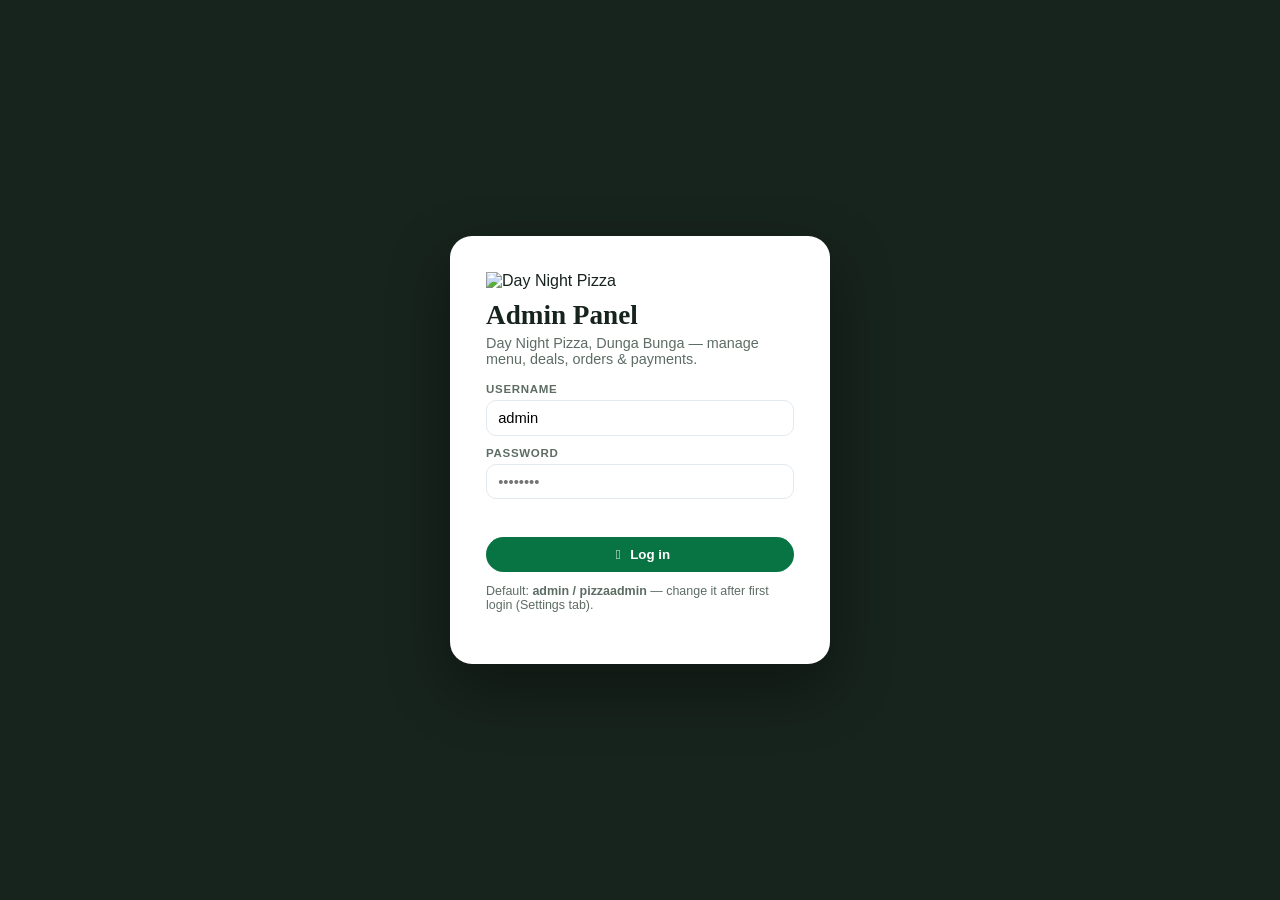
==== static/admin.html @ bcbbd49a "Day Night Pizza backend + storefront (text files)" ====
<!DOCTYPE html>
<html lang="en">
<head>
<meta charset="UTF-8">
<meta name="viewport" content="width=device-width, initial-scale=1.0">
<title>Day Night Pizza — Admin Panel</title>
<link rel="icon" href="Pizzaimages/daynight-logo.svg">
<link rel="stylesheet" href="assets/fonts/fonts.css">
<link rel="stylesheet" href="assets/fontawesome/css/all.min.css">
<style>
:root{--green:#087443;--green-deep:#0f672f;--forest:#17231d;--forest-2:#173c2b;--ink:#181513;--gold:#d7ad55;--red:#a91117;--cream:#fff8ec;--paper:#fffdf7;--line:#e2eaf0;--muted:#5d6d64}
*{margin:0;padding:0;box-sizing:border-box}
body{font-family:'Plus Jakarta Sans',sans-serif;background:#f4f6f3;color:var(--forest)}
button{font-family:inherit;cursor:pointer}
input,select,textarea{font-family:inherit;font-size:.92rem;border:1.5px solid var(--line);border-radius:10px;padding:.55rem .7rem;width:100%;background:#fff}
label{font-size:.72rem;font-weight:800;letter-spacing:.06em;text-transform:uppercase;color:var(--muted);display:block;margin:.7rem 0 .3rem}
.btn{background:var(--green);color:#fff;border:none;font-weight:800;border-radius:999px;padding:.6rem 1.3rem}
.btn:hover{background:var(--green-deep)}
.btn.dark{background:var(--forest)} .btn.red{background:var(--red)} .btn.gold{background:var(--gold);color:var(--ink)}
.btn.sm{padding:.35rem .9rem;font-size:.8rem}
/* login */
#loginView{min-height:100dvh;display:flex;align-items:center;justify-content:center;background:var(--forest);padding:20px}
.login-card{background:#fff;border-radius:22px;padding:36px;max-width:380px;width:100%;box-shadow:0 24px 60px rgba(0,0,0,.35)}
.login-card img{height:56px;margin-bottom:10px}
.login-card h1{font-family:'Playfair Display',serif;font-size:1.7rem}
.login-card p{color:var(--muted);font-size:.9rem;margin:.3rem 0 1rem}
.err{color:var(--red);font-size:.85rem;font-weight:700;min-height:1.2em}
/* layout */
#appView{display:none;min-height:100dvh;grid-template-columns:230px 1fr}
aside{background:var(--ink);color:#e9e4da;padding:22px 0;position:sticky;top:0;height:100dvh;display:flex;flex-direction:column}
aside .brand{padding:0 20px 18px;border-bottom:1px solid rgba(255,255,255,.12);display:flex;gap:.6rem;align-items:center}
aside .brand img{height:38px}
aside .brand b{font-family:'Playfair Display',serif;color:#fff}
aside nav{padding:14px 10px;display:flex;flex-direction:column;gap:4px}
aside nav button{background:none;border:none;color:#cfc9bd;text-align:left;font-weight:700;font-size:.92rem;padding:.65rem .8rem;border-radius:10px;display:flex;gap:.6rem;align-items:center}
aside nav button:hover{background:rgba(255,255,255,.08);color:#fff}
aside nav button.active{background:var(--green);color:#fff}
aside .logout{margin-top:auto;padding:0 10px}
main{padding:26px 30px;overflow-x:auto}
main h2{font-family:'Playfair Display',serif;font-size:1.8rem;margin-bottom:.2rem}
main .sub{color:var(--muted);margin-bottom:1.2rem;font-size:.92rem}
.tab{display:none}.tab.show{display:block}
.cards{display:grid;grid-template-columns:repeat(auto-fit,minmax(180px,1fr));gap:16px;margin-bottom:22px}
.stat{background:#fff;border:1px solid var(--line);border-radius:16px;padding:18px}
.stat b{font-family:'Playfair Display',serif;font-size:1.9rem;display:block}
.stat span{color:var(--muted);font-size:.82rem;font-weight:700}
table{width:100%;border-collapse:collapse;background:#fff;border:1px solid var(--line);border-radius:14px;overflow:hidden;font-size:.88rem}
th{background:var(--forest);color:#fff;text-align:left;padding:.65rem .8rem;font-size:.75rem;letter-spacing:.05em;text-transform:uppercase}
td{padding:.6rem .8rem;border-top:1px solid var(--line);vertical-align:middle}
td img{width:44px;height:44px;border-radius:8px;object-fit:cover}
.pill{font-size:.7rem;font-weight:800;padding:.25rem .6rem;border-radius:999px;background:#eef3ee;color:var(--forest-2);white-space:nowrap}
.pill.on{background:#e4f8ec;color:var(--green-deep)} .pill.off{background:#fdecec;color:var(--red)}
.pill.st-Pending{background:#fff3d6;color:#8a6100}.pill.st-Delivered{background:#e4f8ec;color:var(--green-deep)}.pill.st-Cancelled{background:#fdecec;color:var(--red)}
.panel{background:#fff;border:1px solid var(--line);border-radius:16px;padding:20px;margin-bottom:20px}
.panel h3{font-family:'Playfair Display',serif;font-size:1.2rem;margin-bottom:.4rem}
.grid2{display:grid;grid-template-columns:1fr 1fr;gap:0 18px}
.grid3{display:grid;grid-template-columns:1fr 1fr 1fr;gap:0 18px}}
.row-actions{display:flex;gap:.4rem}
.icon-btn{border:1.5px solid var(--line);background:#fff;border-radius:8px;width:32px;height:32px;font-size:.8rem}
.icon-btn:hover{border-color:var(--green);color:var(--green-deep)}
.toast{position:fixed;bottom:24px;left:50%;transform:translate(-50%,80px);background:var(--forest);color:#fff;font-weight:700;padding:.7rem 1.3rem;border-radius:999px;transition:.3s;z-index:50}
.toast.show{transform:translate(-50%,0)}
.note{background:var(--cream);border:1px solid #f0dfae;border-radius:12px;padding:.8rem 1rem;font-size:.85rem;margin:.8rem 0}
@media(max-width:860px){#appView{grid-template-columns:1fr}aside{position:static;height:auto}.grid2,.grid3{grid-template-columns:1fr}}
</style>
</head>
<body>

<!-- ================= LOGIN ================= -->
<div id="loginView">
  <form class="login-card" id="loginForm">
    <img src="Pizzaimages/daynight-logo.svg" alt="Day Night Pizza">
    <h1>Admin Panel</h1>
    <p>Day Night Pizza, Dunga Bunga — manage menu, deals, orders &amp; payments.</p>
    <label>Username</label>
    <input id="loginUser" autocomplete="username" value="admin">
    <label>Password</label>
    <input id="loginPass" type="password" autocomplete="current-password" placeholder="••••••••">
    <p class="err" id="loginErr"></p>
    <button class="btn" style="width:100%" type="submit"><i class="fa-solid fa-right-to-bracket"></i> Log in</button>
    <p style="margin-top:.8rem;font-size:.78rem">Default: <b>admin / pizzaadmin</b> — change it after first login (Settings tab).</p>
  </form>
</div>

<!-- ================= APP ================= -->
<div id="appView">
  <aside>
    <div class="brand"><img src="Pizzaimages/daynight-logo.svg" alt=""><b>Day Night Pizza<br><small style="font-family:'Plus Jakarta Sans';font-size:.62rem;letter-spacing:.25em;color:var(--gold)">ADMIN</small></b></div>
    <nav id="tabs">
      <button data-tab="dashboard" class="active"><i class="fa-solid fa-gauge"></i> Dashboard</button>
      <button data-tab="products"><i class="fa-solid fa-pizza-slice"></i> Products</button>
      <button data-tab="deals"><i class="fa-solid fa-tags"></i> Deals</button>
      <button data-tab="branches"><i class="fa-solid fa-store"></i> Branches</button>
      <button data-tab="orders"><i class="fa-solid fa-receipt"></i> Orders</button>
      <button data-tab="payments"><i class="fa-solid fa-credit-card"></i> Payments</button>
      <button data-tab="settings"><i class="fa-solid fa-gear"></i> Settings</button>
    </nav>
    <div class="logout">
      <button class="btn dark" id="viewSite" style="width:100%;margin-bottom:.5rem"><i class="fa-solid fa-globe"></i> View Website</button>
      <button class="btn red" id="logoutBtn" style="width:100%"><i class="fa-solid fa-right-from-bracket"></i> Log out</button>
    </div>
  </aside>

  <main>
    <!-- DASHBOARD -->
    <section class="tab show" id="tab-dashboard">
      <h2>Dashboard</h2>
      <p class="sub">Your store at a glance.</p>
      <div class="cards">
        <div class="stat"><b id="stOrders">–</b><span>Total orders</span></div>
        <div class="stat"><b id="stRevenue">–</b><span>Revenue (Rs.)</span></div>
        <div class="stat"><b id="stPending">–</b><span>Pending orders</span></div>
        <div class="stat"><b id="stProducts">–</b><span>Products</span></div>
      </div>
      <div class="panel">
        <h3>Recent orders</h3>
        <div id="recentOrders"></div>
      </div>
    </section>

    <!-- PRODUCTS -->
    <section class="tab" id="tab-products">
      <h2>Products</h2>
      <p class="sub">Add, edit or remove pizzas. Changes appear on the website immediately.</p>
      <div class="panel">
        <h3 id="prodFormTitle">Add a product</h3>
        <form id="prodForm">
          <input type="hidden" id="pId">
          <div class="grid2">
            <div><label>Name</label><input id="pName" required placeholder="e.g. Zinger Pizza"></div>
            <div><label>Tagline</label><input id="pTag" placeholder="Short tasty description"></div>
          </div>
          <div class="grid3">
            <div><label>Small price (Rs.) — optional</label><input id="pSmall" type="number" min="0" placeholder="230"></div>
            <div><label>Medium price (Rs.)</label><input id="pMed" type="number" min="0" placeholder="420"></div>
            <div><label>Large price (Rs.)</label><input id="pLarge" type="number" min="0" placeholder="680"></div>
          </div>
          <label>Product image</label>
          <div style="display:flex;gap:.6rem;align-items:center;flex-wrap:wrap">
            <input id="pImage" placeholder="Pizzaimages/Fajitapizza.png" style="flex:1;min-width:220px">
            <input type="file" id="pFile" accept="image/*" style="width:auto;border:none;padding:0">
            <button type="button" class="btn sm gold" id="pUploadBtn"><i class="fa-solid fa-upload"></i> Upload</button>
          </div>
          <div style="display:flex;gap:1.4rem;margin-top:.9rem;align-items:center;flex-wrap:wrap">
            <label style="margin:0;display:flex;gap:.4rem;align-items:center;text-transform:none;letter-spacing:0;font-size:.88rem"><input type="checkbox" id="pBest" style="width:auto"> Best seller ★</label>
            <label style="margin:0;display:flex;gap:.4rem;align-items:center;text-transform:none;letter-spacing:0;font-size:.88rem"><input type="checkbox" id="pActive" checked style="width:auto"> Visible on website</label>
            <button class="btn" type="submit"><i class="fa-solid fa-floppy-disk"></i> Save product</button>
            <button class="btn dark" type="button" id="pReset">Clear</button>
          </div>
        </form>
      </div>
      <div id="prodTable"></div>
    </section>

    <!-- DEALS -->
    <section class="tab" id="tab-deals">
      <h2>Deals</h2>
      <p class="sub">Combo deals shown on the website's Deals section.</p>
      <div class="panel">
        <h3 id="dealFormTitle">Add a deal</h3>
        <form id="dealForm">
          <input type="hidden" id="dId">
          <div class="grid3">
            <div><label>Badge (emoji + text)</label><input id="dBadge" placeholder="🔥 DEAL 5"></div>
            <div><label>Name</label><input id="dName" required placeholder="Family Night Deal"></div>
            <div><label>Price (Rs.)</label><input id="dPrice" type="number" min="0" required placeholder="1999"></div>
          </div>
          <label>Description</label>
          <input id="dDesc" placeholder="What is included in this deal?">
          <label>Fixed contents (optional — e.g. "Large Tikka Pizza + Large Fajita Pizza")</label>
          <input id="dFixed" placeholder="">
          <label style="margin-top:.9rem;display:flex;gap:.4rem;align-items:center;text-transform:none;letter-spacing:0;font-size:.88rem"><input type="checkbox" id="dActive" checked style="width:auto"> Visible on website</label>
          <p style="margin-top:.8rem"><button class="btn" type="submit"><i class="fa-solid fa-floppy-disk"></i> Save deal</button>
          <button class="btn dark" type="button" id="dReset">Clear</button></p>
        </form>
      </div>
      <div id="dealTable"></div>
    </section>

    <!-- BRANCHES -->
    <section class="tab" id="tab-branches">
      <h2>Branches</h2>
      <p class="sub">Branch cards, phone numbers and opening hours (open/closed status is calculated from these hours).</p>
      <div class="panel">
        <h3 id="branchFormTitle">Add a branch</h3>
        <form id="branchForm">
          <input type="hidden" id="bId">
          <div class="grid2">
            <div><label>Branch name</label><input id="bName" required placeholder="Branch #7"></div>
            <div><label>Short address</label><input id="bShort" placeholder="Main Boulevard, Gulberg"></div>
          </div>
          <label>Full address</label>
          <input id="bAddr" placeholder="Street, area, Lahore">
          <div class="grid3">
            <div><label>Phone</label><input id="bPhone" placeholder="03xx-xxxxxxx"></div>
            <div><label>Opens (24h)</label><input id="bOpen" type="number" min="0" max="23" value="12"></div>
            <div><label>Closes (24h)</label><input id="bClose" type="number" min="0" max="23" value="4"></div>
          </div>
          <label>Timing text (shown on site)</label>
          <input id="bTiming" placeholder="12 PM to 4 AM">
          <label style="margin-top:.9rem;display:flex;gap:.4rem;align-items:center;text-transform:none;letter-spacing:0;font-size:.88rem"><input type="checkbox" id="bActive" checked style="width:auto"> Visible on website</label>
          <p style="margin-top:.8rem"><button class="btn" type="submit"><i class="fa-solid fa-floppy-disk"></i> Save branch</button>
          <button class="btn dark" type="button" id="bReset">Clear</button></p>
        </form>
      </div>
      <div id="branchTable"></div>
    </section>

    <!-- ORDERS -->
    <section class="tab" id="tab-orders">
      <h2>Orders</h2>
      <p class="sub">Every order placed on the website lands here. Update the status as you prepare and deliver.</p>
      <div id="orderTable"></div>
    </section>

    <!-- PAYMENTS -->
    <section class="tab" id="tab-payments">
      <h2>Payment Gateway</h2>
      <p class="sub">Connect a payment provider so customers can pay online at checkout.</p>
      <div class="panel">
        <h3>Gateway settings</h3>
        <form id="payForm">
          <div class="grid2">
            <div><label>Provider</label>
              <select id="payProvider">
                <option value="none">None — Cash on Delivery only</option>
                <option value="stripe">Stripe (cards)</option>
                <option value="jazzcash">JazzCash</option>
                <option value="easypaisa">EasyPaisa</option>
              </select>
            </div>
            <div><label>Currency</label><input id="payCurrency" value="PKR"></div>
          </div>
          <div class="grid2">
            <div><label>Public key / Merchant ID</label><input id="payPublic" placeholder="pk_test_… or merchant id"></div>
            <div><label>Secret key / Password</label><input id="paySecret" type="password" placeholder="Leave blank to keep the saved one"></div>
          </div>
          <div style="display:flex;gap:1.4rem;margin-top:.9rem;flex-wrap:wrap">
            <label style="margin:0;display:flex;gap:.4rem;align-items:center;text-transform:none;letter-spacing:0;font-size:.88rem"><input type="checkbox" id="payEnabled" style="width:auto"> Enable online payments at checkout</label>
            <label style="margin:0;display:flex;gap:.4rem;align-items:center;text-transform:none;letter-spacing:0;font-size:.88rem"><input type="checkbox" id="payTest" checked style="width:auto"> Test mode</label>
          </div>
          <p style="margin-top:1rem"><button class="btn" type="submit"><i class="fa-solid fa-floppy-disk"></i> Save payment settings</button></p>
        </form>
        <div class="note"><b>How it works:</b> the secret key is stored only on the server and is never sent to the website. When a provider is enabled, checkout shows it next to Cash on Delivery. Until you paste <b>live</b> keys and switch off test mode, gateway payments run in <b>demo mode</b> — the order is recorded as "Gateway (demo — not charged)" and no real money moves. Going fully live also needs the provider's hosted payment page/redirect to be wired with your merchant account — keep the keys here and that final hookup is a small step.</div>
      </div>
    </section>

    <!-- SETTINGS -->
    <section class="tab" id="tab-settings">
      <h2>Website Settings</h2>
      <p class="sub">Texts that appear on the homepage — controlled from here.</p>
      <div class="panel">
        <h3>Homepage content</h3>
        <form id="siteForm">
          <label>Store name</label>
          <input id="sStore">
          <label>Hero headline (HTML allowed, e.g. &lt;em&gt;…&lt;/em&gt;)</label>
          <input id="sHeroTitle">
          <label>Hero text</label>
          <textarea id="sHeroLead" rows="3"></textarea>
          <label>Mega Deal banner title</label>
          <input id="sMegaTitle">
          <label>Mega Deal banner text</label>
          <input id="sMegaText">
          <p style="margin-top:1rem"><button class="btn" type="submit"><i class="fa-solid fa-floppy-disk"></i> Save website settings</button></p>
        </form>
      </div>
      <div class="panel">
        <h3>Change admin password</h3>
        <form id="passForm">
          <div class="grid2">
            <div><label>Current password</label><input id="pwCur" type="password"></div>
            <div><label>New password (min 6 characters)</label><input id="pwNew" type="password"></div>
          </div>
          <p style="margin-top:1rem"><button class="btn gold" type="submit"><i class="fa-solid fa-key"></i> Change password</button></p>
        </form>
      </div>
    </section>
  </main>
</div>

<div class="toast" id="toast">Saved</div>

<script>
const $ = id => document.getElementById(id);
let token = localStorage.getItem("pw_admin_token") || "";

async function api(path, opts = {}){
  const res = await fetch(path, { ...opts, headers: { "Content-Type": "application/json",
    ...(token ? { Authorization: "Bearer " + token } : {}), ...(opts.headers || {}) } });
  if (res.status === 401 && token){ logout(); throw new Error("Session expired — log in again"); }
  const data = await res.json().catch(() => ({}));
  if (!res.ok) throw new Error(data.detail || "Request failed");
  return data;
}
let toastTimer;
function toast(msg){ const t = $("toast"); t.textContent = msg; t.classList.add("show");
  clearTimeout(toastTimer); toastTimer = setTimeout(() => t.classList.remove("show"), 2200); }
const esc = s => String(s ?? "").replace(/[&<>"]/g, c => ({ "&":"&amp;", "<":"&lt;", ">":"&gt;", '"':"&quot;" }[c]));

/* ---------- auth ---------- */
function showApp(){ $("loginView").style.display = "none"; $("appView").style.display = "grid"; loadAll(); }
function logout(){ token = ""; localStorage.removeItem("pw_admin_token");
  $("appView").style.display = "none"; $("loginView").style.display = "flex"; }
$("loginForm").addEventListener("submit", async e => {
  e.preventDefault(); $("loginErr").textContent = "";
  try {
    const r = await fetch("/api/admin/login", { method: "POST", headers: { "Content-Type": "application/json" },
      body: JSON.stringify({ username: $("loginUser").value.trim(), password: $("loginPass").value }) });
    const d = await r.json();
    if (!r.ok) throw new Error(d.detail || "Login failed");
    token = d.token; localStorage.setItem("pw_admin_token", token); showApp();
  } catch (err) { $("loginErr").textContent = err.message; }
});
$("logoutBtn").addEventListener("click", () => { api("/api/admin/logout", { method: "POST" }).catch(() => {}); logout(); });
$("viewSite").addEventListener("click", () => window.open("/", "_blank"));

/* ---------- tabs ---------- */
document.querySelectorAll("#tabs button").forEach(b => b.addEventListener("click", () => {
  document.querySelectorAll("#tabs button").forEach(x => x.classList.remove("active"));
  b.classList.add("active");
  document.querySelectorAll(".tab").forEach(t => t.classList.remove("show"));
  $("tab-" + b.dataset.tab).classList.add("show");
  if (b.dataset.tab === "dashboard") loadStats();
  if (b.dataset.tab === "orders") loadOrders();
}));

/* ---------- dashboard ---------- */
async function loadStats(){
  const s = await api("/api/admin/stats");
  $("stOrders").textContent = s.total_orders;
  $("stRevenue").textContent = "Rs. " + Number(s.revenue).toLocaleString();
  $("stPending").textContent = s.pending;
  $("stProducts").textContent = s.products;
  $("recentOrders").innerHTML = s.recent_orders.length ? orderTableHTML(s.recent_orders, false)
    : "<p style='color:var(--muted)'>No orders yet — they will appear here as customers order.</p>";
}
function itemsText(items){ return items.map(i => `${i.qty} × ${i.name} (${i.detail})`).join(", "); }
function orderTableHTML(list, withActions = true){
  return `<table><tr><th>#</th><th>When</th><th>Customer</th><th>Items</th><th>Total</th><th>Payment</th><th>Status</th>${withActions ? "<th></th>" : ""}</tr>`
    + list.map(o => `<tr>
      <td><b>#${o.id}</b></td>
      <td style="white-space:nowrap">${esc(o.created_at).slice(0,16)} UTC</td>
      <td><b>${esc(o.customer_name)}</b><br><small>${esc(o.phone)} · ${esc(o.mode)}<br>${esc(o.branch)}</small></td>
      <td style="max-width:300px">${esc(itemsText(o.items))}<br><small>${esc(o.address)}</small></td>
      <td><b>Rs. ${Number(o.total).toLocaleString()}</b></td>
      <td><small>${esc(o.payment_method)}<br>${esc(o.payment_status)}</small></td>
      <td>${withActions
        ? `<select onchange="setStatus(${o.id}, this.value)" style="width:auto;padding:.35rem .5rem">${["Pending","Confirmed","Preparing","On the way","Delivered","Cancelled"].map(st => `<option ${st === o.status ? "selected" : ""}>${st}</option>`).join("")}</select>`
        : `<span class="pill st-${o.status}">${esc(o.status)}</span>`}</td>
      ${withActions ? `<td><button class="icon-btn" title="Delete" onclick="delOrder(${o.id})"><i class="fa-solid fa-trash"></i></button></td>` : ""}
    </tr>`).join("") + "</table>";
}
async function loadOrders(){ const list = await api("/api/admin/orders");
  $("orderTable").innerHTML = list.length ? orderTableHTML(list) : "<p style='color:var(--muted)'>No orders yet.</p>"; }
async function setStatus(id, status){ await api(`/api/admin/orders/${id}/status`, { method: "PUT", body: JSON.stringify({ status }) }); toast("Order #" + id + " → " + status); }
async function delOrder(id){ if (!confirm("Delete order #" + id + "?")) return;
  await api(`/api/admin/orders/${id}`, { method: "DELETE" }); toast("Order deleted"); loadOrders(); loadStats(); }

/* ---------- products ---------- */
let products = [];
async function loadProducts(){
  products = await api("/api/admin/products");
  $("prodTable").innerHTML = `<table><tr><th></th><th>Name</th><th>Prices (S/M/L)</th><th>Best</th><th>Visible</th><th></th></tr>`
    + products.map(p => `<tr>
      <td><img src="${esc(p.image)}" alt=""></td>
      <td><b>${esc(p.name)}</b><br><small>${esc(p.tagline)}</small></td>
      <td>${p.prices.map(x => "Rs. " + x).join(" / ")}</td>
      <td>${p.best_seller ? "★" : "—"}</td>
      <td><span class="pill ${p.active ? "on" : "off"}">${p.active ? "Visible" : "Hidden"}</span></td>
      <td><div class="row-actions">
        <button class="icon-btn" onclick="editProduct(${p.id})"><i class="fa-solid fa-pen"></i></button>
        <button class="icon-btn" onclick="delProduct(${p.id})"><i class="fa-solid fa-trash"></i></button>
      </div></td></tr>`).join("") + "</table>";
}
function productPrices(){
  const s = $("pSmall").value, m = $("pMed").value, l = $("pLarge").value;
  const arr = [s, m, l].filter(v => v !== "").map(Number);
  return arr;
}
$("prodForm").addEventListener("submit", async e => {
  e.preventDefault();
  const prices = productPrices();
  if (prices.length < 2) { toast("Give at least two prices (e.g. Medium + Large)"); return; }
  const body = { name: $("pName").value.trim(), tagline: $("pTag").value.trim(), image: $("pImage").value.trim(),
    prices, best_seller: $("pBest").checked, active: $("pActive").checked };
  const id = $("pId").value;
  await api(id ? `/api/admin/products/${id}` : "/api/admin/products",
    { method: id ? "PUT" : "POST", body: JSON.stringify(body) });
  toast("Product saved"); resetProductForm(); loadProducts(); loadStats();
});
function editProduct(id){
  const p = products.find(x => x.id === id); if (!p) return;
  $("pId").value = p.id; $("pName").value = p.name; $("pTag").value = p.tagline; $("pImage").value = p.image;
  const pr = p.prices;
  $("pSmall").value = pr.length === 3 ? pr[0] : ""; $("pMed").value = pr.length === 3 ? pr[1] : pr[0];
  $("pLarge").value = pr.length === 3 ? pr[2] : pr[1];
  $("pBest").checked = !!p.best_seller; $("pActive").checked = !!p.active;
  $("prodFormTitle").textContent = "Edit product — " + p.name;
  window.scrollTo({ top: 0, behavior: "smooth" });
}
async function delProduct(id){ if (!confirm("Delete this product?")) return;
  await api(`/api/admin/products/${id}`, { method: "DELETE" }); toast("Product deleted"); loadProducts(); }
function resetProductForm(){ $("prodForm").reset(); $("pId").value = ""; $("pActive").checked = true;
  $("prodFormTitle").textContent = "Add a product"; }
$("pReset").addEventListener("click", resetProductForm);
$("pUploadBtn").addEventListener("click", async () => {
  const f = $("pFile").files[0];
  if (!f) { toast("Choose an image file first"); return; }
  const fd = new FormData(); fd.append("file", f);
  const res = await fetch("/api/admin/upload", { method: "POST",
    headers: { Authorization: "Bearer " + token }, body: fd });
  const d = await res.json();
  if (!res.ok) { toast(d.detail || "Upload failed"); return; }
  $("pImage").value = d.path; toast("Image uploaded");
});

/* ---------- deals ---------- */
let deals = [];
async function loadDeals(){
  deals = await api("/api/admin/deals");
  $("dealTable").innerHTML = `<table><tr><th>Badge</th><th>Name</th><th>Price</th><th>Visible</th><th></th></tr>`
    + deals.map(d => `<tr><td>${esc(d.badge)}</td><td><b>${esc(d.name)}</b><br><small>${esc(d.description)}</small></td>
      <td><b>Rs. ${Number(d.price).toLocaleString()}</b></td>
      <td><span class="pill ${d.active ? "on" : "off"}">${d.active ? "Visible" : "Hidden"}</span></td>
      <td><div class="row-actions">
        <button class="icon-btn" onclick="editDeal(${d.id})"><i class="fa-solid fa-pen"></i></button>
        <button class="icon-btn" onclick="delDeal(${d.id})"><i class="fa-solid fa-trash"></i></button>
      </div></td></tr>`).join("") + "</table>";
}
$("dealForm").addEventListener("submit", async e => {
  e.preventDefault();
  const old = deals.find(x => x.id == $("dId").value) || {};
  const body = { badge: $("dBadge").value.trim(), name: $("dName").value.trim(), description: $("dDesc").value.trim(),
    price: Number($("dPrice").value), fixed: $("dFixed").value.trim(), active: $("dActive").checked,
    visual: old.visual || [], selects: old.selects || [] };
  const id = $("dId").value;
  await api(id ? `/api/admin/deals/${id}` : "/api/admin/deals", { method: id ? "PUT" : "POST", body: JSON.stringify(body) });
  toast("Deal saved"); resetDealForm(); loadDeals();
});
function editDeal(id){ const d = deals.find(x => x.id === id); if (!d) return;
  $("dId").value = d.id; $("dBadge").value = d.badge; $("dName").value = d.name; $("dDesc").value = d.description;
  $("dPrice").value = d.price; $("dFixed").value = d.fixed || ""; $("dActive").checked = !!d.active;
  $("dealFormTitle").textContent = "Edit deal — " + d.name; window.scrollTo({ top: 0, behavior: "smooth" }); }
async function delDeal(id){ if (!confirm("Delete this deal?")) return;
  await api(`/api/admin/deals/${id}`, { method: "DELETE" }); toast("Deal deleted"); loadDeals(); }
function resetDealForm(){ $("dealForm").reset(); $("dId").value = ""; $("dActive").checked = true;
  $("dealFormTitle").textContent = "Add a deal"; }
$("dReset").addEventListener("click", resetDealForm);

/* ---------- branches ---------- */
let branches = [];
async function loadBranches(){
  branches = await api("/api/admin/branches");
  $("branchTable").innerHTML = `<table><tr><th>Branch</th><th>Phone</th><th>Hours</th><th>Visible</th><th></th></tr>`
    + branches.map(b => `<tr><td><b>${esc(b.name)}</b><br><small>${esc(b.short_address)}</small></td>
      <td>${esc(b.phone)}</td><td>${esc(b.timing)}<br><small>${b.open_hour}:00 → ${b.close_hour}:00</small></td>
      <td><span class="pill ${b.active ? "on" : "off"}">${b.active ? "Visible" : "Hidden"}</span></td>
      <td><div class="row-actions">
        <button class="icon-btn" onclick="editBranch(${b.id})"><i class="fa-solid fa-pen"></i></button>
        <button class="icon-btn" onclick="delBranch(${b.id})"><i class="fa-solid fa-trash"></i></button>
      </div></td></tr>`).join("") + "</table>";
}
$("branchForm").addEventListener("submit", async e => {
  e.preventDefault();
  const body = { name: $("bName").value.trim(), short_address: $("bShort").value.trim(), address: $("bAddr").value.trim(),
    phone: $("bPhone").value.trim(), timing: $("bTiming").value.trim(),
    open_hour: Number($("bOpen").value), close_hour: Number($("bClose").value), active: $("bActive").checked };
  const id = $("bId").value;
  await api(id ? `/api/admin/branches/${id}` : "/api/admin/branches", { method: id ? "PUT" : "POST", body: JSON.stringify(body) });
  toast("Branch saved"); resetBranchForm(); loadBranches();
});
function editBranch(id){ const b = branches.find(x => x.id === id); if (!b) return;
  $("bId").value = b.id; $("bName").value = b.name; $("bShort").value = b.short_address; $("bAddr").value = b.address;
  $("bPhone").value = b.phone; $("bTiming").value = b.timing; $("bOpen").value = b.open_hour; $("bClose").value = b.close_hour;
  $("bActive").checked = !!b.active; $("branchFormTitle").textContent = "Edit branch — " + b.name;
  window.scrollTo({ top: 0, behavior: "smooth" }); }
async function delBranch(id){ if (!confirm("Delete this branch?")) return;
  await api(`/api/admin/branches/${id}`, { method: "DELETE" }); toast("Branch deleted"); loadBranches(); }
function resetBranchForm(){ $("branchForm").reset(); $("bId").value = ""; $("bActive").checked = true;
  $("bOpen").value = 12; $("bClose").value = 4; $("branchFormTitle").textContent = "Add a branch"; }
$("bReset").addEventListener("click", resetBranchForm);

/* ---------- payments + site settings ---------- */
async function loadSettings(){
  const s = await api("/api/admin/settings");
  $("sStore").value = s.store_name || ""; $("sHeroTitle").value = s.hero_title || "";
  $("sHeroLead").value = s.hero_lead || ""; $("sMegaTitle").value = s.mega_title || ""; $("sMegaText").value = s.mega_text || "";
  $("payProvider").value = s.pay_provider || "none"; $("payCurrency").value = s.pay_currency || "PKR";
  $("payPublic").value = s.pay_public_key || ""; $("payEnabled").checked = s.pay_enabled === "1";
  $("payTest").checked = s.pay_test_mode === "1";
  $("paySecret").placeholder = s.pay_secret_key_set ? "Saved on server — leave blank to keep it" : "sk_… / gateway secret";
}
$("payForm").addEventListener("submit", async e => {
  e.preventDefault();
  const values = { pay_provider: $("payProvider").value, pay_currency: $("payCurrency").value.trim(),
    pay_public_key: $("payPublic").value.trim(), pay_enabled: $("payEnabled").checked ? "1" : "0",
    pay_test_mode: $("payTest").checked ? "1" : "0" };
  if ($("paySecret").value.trim()) values.pay_secret_key = $("paySecret").value.trim();
  await api("/api/admin/settings", { method: "PUT", body: JSON.stringify({ values }) });
  $("paySecret").value = ""; toast("Payment settings saved"); loadSettings();
});
$("siteForm").addEventListener("submit", async e => {
  e.preventDefault();
  const values = { store_name: $("sStore").value, hero_title: $("sHeroTitle").value, hero_lead: $("sHeroLead").value,
    mega_title: $("sMegaTitle").value, mega_text: $("sMegaText").value };
  await api("/api/admin/settings", { method: "PUT", body: JSON.stringify({ values }) });
  toast("Website settings saved");
});
$("passForm").addEventListener("submit", async e => {
  e.preventDefault();
  try {
    await api("/api/admin/change-password", { method: "POST",
      body: JSON.stringify({ current: $("pwCur").value, new: $("pwNew").value }) });
    $("passForm").reset(); toast("Password changed");
  } catch (err) { toast(err.message); }
});

/* ---------- boot ---------- */
function loadAll(){ loadStats(); loadProducts(); loadDeals(); loadBranches(); loadOrders(); loadSettings(); }
if (token) { showApp(); }
</script>
</body>
</html>
---- static/assets/fonts/fonts.css ----
@font-face {
  font-family: 'Playfair Display';
  font-style: italic;
  font-weight: 600;
  font-display: swap;
  src: url(PlayfairDisplay-600-italic.woff2) format('woff2');
  unicode-range: U+0000-00FF, U+0131, U+0152-0153, U+02BB-02BC, U+02C6, U+02DA, U+02DC, U+0304, U+0308, U+0329, U+2000-206F, U+20AC, U+2122, U+2191, U+2193, U+2212, U+2215, U+FEFF, U+FFFD;
}
@font-face {
  font-family: 'Playfair Display';
  font-style: normal;
  font-weight: 600;
  font-display: swap;
  src: url(PlayfairDisplay-600.woff2) format('woff2');
  unicode-range: U+0000-00FF, U+0131, U+0152-0153, U+02BB-02BC, U+02C6, U+02DA, U+02DC, U+0304, U+0308, U+0329, U+2000-206F, U+20AC, U+2122, U+2191, U+2193, U+2212, U+2215, U+FEFF, U+FFFD;
}
@font-face {
  font-family: 'Playfair Display';
  font-style: normal;
  font-weight: 800;
  font-display: swap;
  src: url(PlayfairDisplay-800.woff2) format('woff2');
  unicode-range: U+0000-00FF, U+0131, U+0152-0153, U+02BB-02BC, U+02C6, U+02DA, U+02DC, U+0304, U+0308, U+0329, U+2000-206F, U+20AC, U+2122, U+2191, U+2193, U+2212, U+2215, U+FEFF, U+FFFD;
}
@font-face {
  font-family: 'Plus Jakarta Sans';
  font-style: normal;
  font-weight: 400;
  font-display: swap;
  src: url(PlusJakartaSans-400.woff2) format('woff2');
  unicode-range: U+0000-00FF, U+0131, U+0152-0153, U+02BB-02BC, U+02C6, U+02DA, U+02DC, U+0304, U+0308, U+0329, U+2000-206F, U+20AC, U+2122, U+2191, U+2193, U+2212, U+2215, U+FEFF, U+FFFD;
}
@font-face {
  font-family: 'Plus Jakarta Sans';
  font-style: normal;
  font-weight: 500;
  font-display: swap;
  src: url(PlusJakartaSans-500.woff2) format('woff2');
  unicode-range: U+0000-00FF, U+0131, U+0152-0153, U+02BB-02BC, U+02C6, U+02DA, U+02DC, U+0304, U+0308, U+0329, U+2000-206F, U+20AC, U+2122, U+2191, U+2193, U+2212, U+2215, U+FEFF, U+FFFD;
}
@font-face {
  font-family: 'Plus Jakarta Sans';
  font-style: normal;
  font-weight: 600;
  font-display: swap;
  src: url(PlusJakartaSans-600.woff2) format('woff2');
  unicode-range: U+0000-00FF, U+0131, U+0152-0153, U+02BB-02BC, U+02C6, U+02DA, U+02DC, U+0304, U+0308, U+0329, U+2000-206F, U+20AC, U+2122, U+2191, U+2193, U+2212, U+2215, U+FEFF, U+FFFD;
}
@font-face {
  font-family: 'Plus Jakarta Sans';
  font-style: normal;
  font-weight: 700;
  font-display: swap;
  src: url(PlusJakartaSans-700.woff2) format('woff2');
  unicode-range: U+0000-00FF, U+0131, U+0152-0153, U+02BB-02BC, U+02C6, U+02DA, U+02DC, U+0304, U+0308, U+0329, U+2000-206F, U+20AC, U+2122, U+2191, U+2193, U+2212, U+2215, U+FEFF, U+FFFD;
}
@font-face {
  font-family: 'Plus Jakarta Sans';
  font-style: normal;
  font-weight: 800;
  font-display: swap;
  src: url(PlusJakartaSans-800.woff2) format('woff2');
  unicode-range: U+0000-00FF, U+0131, U+0152-0153, U+02BB-02BC, U+02C6, U+02DA, U+02DC, U+0304, U+0308, U+0329, U+2000-206F, U+20AC, U+2122, U+2191, U+2193, U+2212, U+2215, U+FEFF, U+FFFD;
}
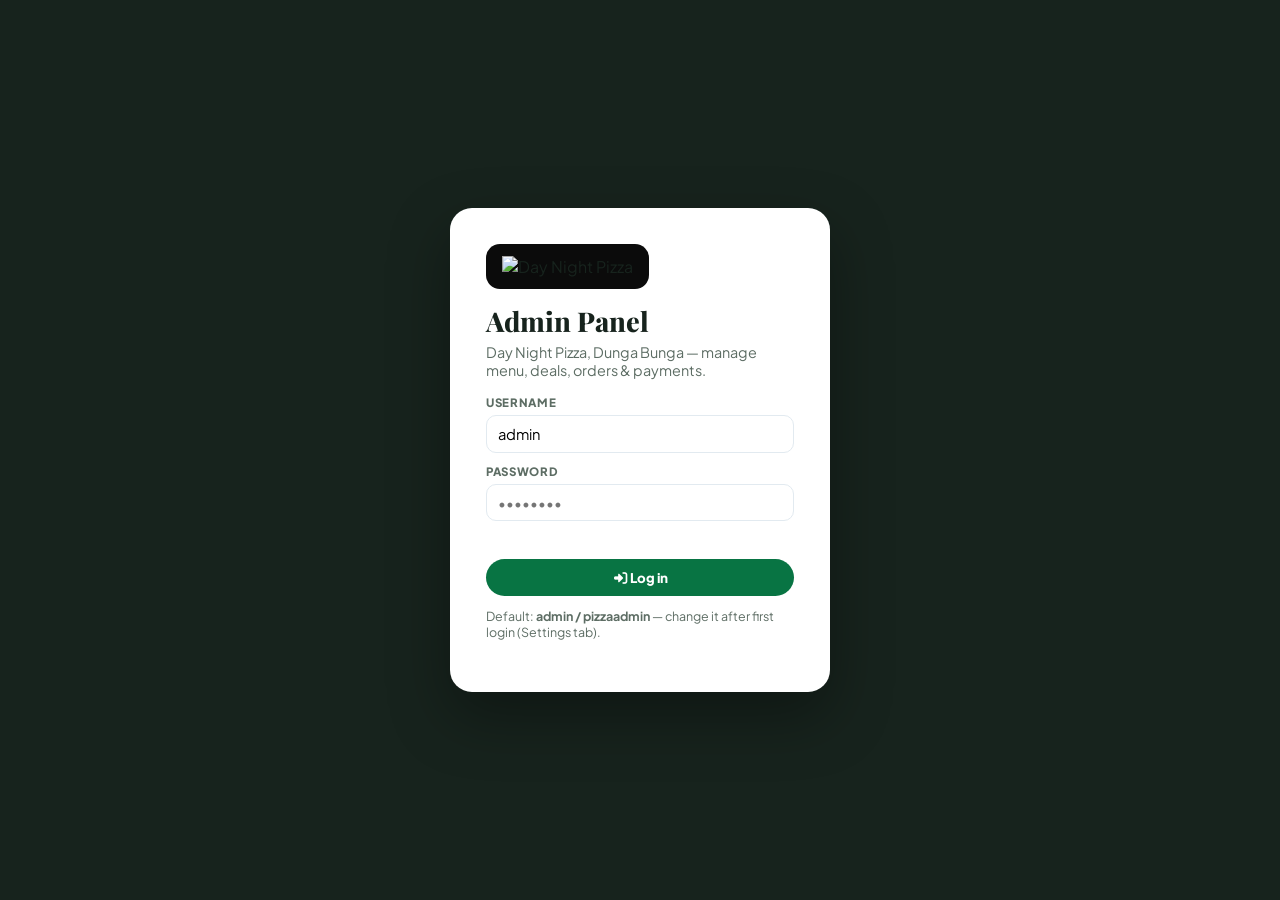
==== commit ef2cbcb2: "Real Day Night logo, mobile fixes, live-location checkout" ====
--- a/static/admin.html
+++ b/static/admin.html
@@ -4,7 +4,7 @@
 <meta charset="UTF-8">
 <meta name="viewport" content="width=device-width, initial-scale=1.0">
 <title>Day Night Pizza — Admin Panel</title>
-<link rel="icon" href="Pizzaimages/daynight-logo.svg">
+<link rel="icon" href="Pizzaimages/daynight-favicon.png">
 <link rel="stylesheet" href="assets/fonts/fonts.css">
 <link rel="stylesheet" href="assets/fontawesome/css/all.min.css">
 <style>
@@ -21,7 +21,7 @@
 /* login */
 #loginView{min-height:100dvh;display:flex;align-items:center;justify-content:center;background:var(--forest);padding:20px}
 .login-card{background:#fff;border-radius:22px;padding:36px;max-width:380px;width:100%;box-shadow:0 24px 60px rgba(0,0,0,.35)}
-.login-card img{height:56px;margin-bottom:10px}
+.login-card img{width:100%;max-width:290px;height:auto;background:#0b0b0b;border-radius:14px;padding:12px 16px;margin-bottom:14px}
 .login-card h1{font-family:'Playfair Display',serif;font-size:1.7rem}
 .login-card p{color:var(--muted);font-size:.9rem;margin:.3rem 0 1rem}
 .err{color:var(--red);font-size:.85rem;font-weight:700;min-height:1.2em}
@@ -69,7 +69,7 @@
 <!-- ================= LOGIN ================= -->
 <div id="loginView">
   <form class="login-card" id="loginForm">
-    <img src="Pizzaimages/daynight-logo.svg" alt="Day Night Pizza">
+    <img src="Pizzaimages/daynight-logo.png" alt="Day Night Pizza">
     <h1>Admin Panel</h1>
     <p>Day Night Pizza, Dunga Bunga — manage menu, deals, orders &amp; payments.</p>
     <label>Username</label>
@@ -85,7 +85,7 @@
 <!-- ================= APP ================= -->
 <div id="appView">
   <aside>
-    <div class="brand"><img src="Pizzaimages/daynight-logo.svg" alt=""><b>Day Night Pizza<br><small style="font-family:'Plus Jakarta Sans';font-size:.62rem;letter-spacing:.25em;color:var(--gold)">ADMIN</small></b></div>
+    <div class="brand"><img src="Pizzaimages/daynight-emblem.png" alt=""><b>Day Night Pizza<br><small style="font-family:'Plus Jakarta Sans';font-size:.62rem;letter-spacing:.25em;color:var(--gold)">ADMIN</small></b></div>
     <nav id="tabs">
       <button data-tab="dashboard" class="active"><i class="fa-solid fa-gauge"></i> Dashboard</button>
       <button data-tab="products"><i class="fa-solid fa-pizza-slice"></i> Products</button>
@@ -335,6 +335,7 @@
   $("recentOrders").innerHTML = s.recent_orders.length ? orderTableHTML(s.recent_orders, false)
     : "<p style='color:var(--muted)'>No orders yet — they will appear here as customers order.</p>";
 }
+function linkify(t){ return esc(t).replace(/(https?:\/\/[^\s]+)/g, u => `<a href="${u}" target="_blank" rel="noopener" style="color:var(--green);font-weight:700">\u{1F4CD} Live Location</a>`); }
 function itemsText(items){ return items.map(i => `${i.qty} × ${i.name} (${i.detail})`).join(", "); }
 function orderTableHTML(list, withActions = true){
   return `<table><tr><th>#</th><th>When</th><th>Customer</th><th>Items</th><th>Total</th><th>Payment</th><th>Status</th>${withActions ? "<th></th>" : ""}</tr>`
@@ -342,7 +343,7 @@
       <td><b>#${o.id}</b></td>
       <td style="white-space:nowrap">${esc(o.created_at).slice(0,16)} UTC</td>
       <td><b>${esc(o.customer_name)}</b><br><small>${esc(o.phone)} · ${esc(o.mode)}<br>${esc(o.branch)}</small></td>
-      <td style="max-width:300px">${esc(itemsText(o.items))}<br><small>${esc(o.address)}</small></td>
+      <td style="max-width:300px">${esc(itemsText(o.items))}<br><small>${esc(o.address)}</small>${o.notes ? `<br><small>${linkify(o.notes)}</small>` : ""}</td>
       <td><b>Rs. ${Number(o.total).toLocaleString()}</b></td>
       <td><small>${esc(o.payment_method)}<br>${esc(o.payment_status)}</small></td>
       <td>${withActions
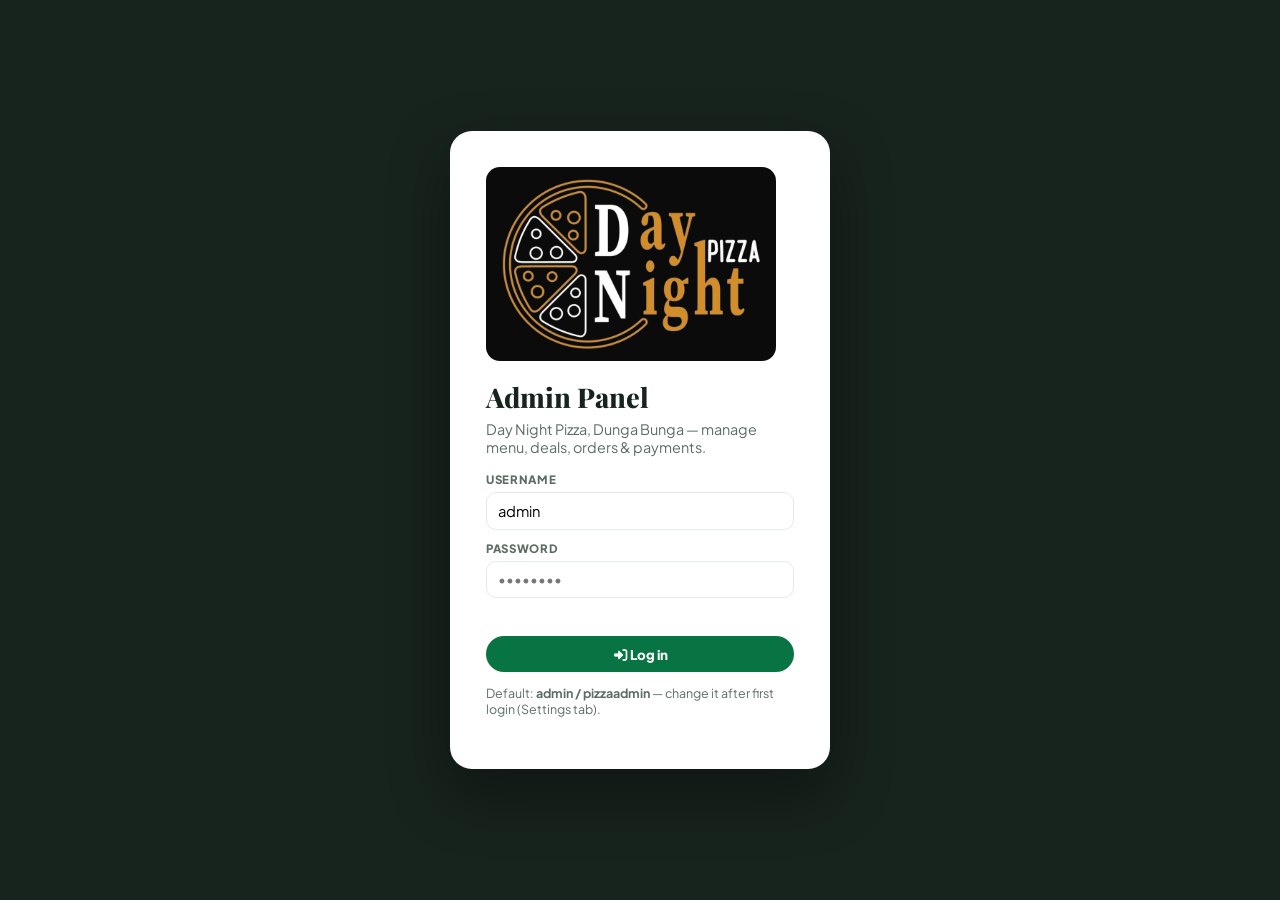
==== commit 9ccaedca: "Order slips (customer + admin print) and Download Menu page" ====
--- a/static/admin.html
+++ b/static/admin.html
@@ -336,8 +336,36 @@
     : "<p style='color:var(--muted)'>No orders yet — they will appear here as customers order.</p>";
 }
 function linkify(t){ return esc(t).replace(/(https?:\/\/[^\s]+)/g, u => `<a href="${u}" target="_blank" rel="noopener" style="color:var(--green);font-weight:700">\u{1F4CD} Live Location</a>`); }
+window.__orderCache = {};
+function cacheOrders(list){ (list || []).forEach(o => { window.__orderCache[o.id] = o; }); }
+const SLIP_PRINT_CSS = "body{font-family:'Courier New',monospace;margin:0;padding:10px;color:#111}.slip{max-width:340px;margin:0 auto}.slip-head{text-align:center}.slip-head img{width:52px;height:52px;border-radius:50%}.slip-head h4{font-size:1.25rem;margin:.2rem 0}.slip-head p{font-size:.72rem;color:#444;line-height:1.5;margin:0}.slip-meta{display:flex;justify-content:space-between;gap:8px;font-size:.74rem;border-top:1px dashed #999;border-bottom:1px dashed #999;padding:.35rem 0;flex-wrap:wrap}.slip-table{width:100%;border-collapse:collapse;font-size:.78rem;margin:.4rem 0}.slip-table th{border-bottom:1px solid #999;text-align:left;padding:.25rem 0}.slip-table td{padding:.28rem 0;border-bottom:1px dotted #bbb;vertical-align:top}.slip-table .c{text-align:center}.slip-table .r{text-align:right}.slip-row{display:flex;justify-content:space-between;font-size:.8rem;padding:.2rem 0}.slip-row.grand{font-size:.95rem;border-top:1.5px solid #111;border-bottom:1.5px solid #111;padding:.35rem 0;margin:.25rem 0}.slip-cust{font-size:.76rem;border-top:1px dashed #999;padding-top:.45rem;line-height:1.55;word-break:break-word}.slip-foot{text-align:center;font-size:.72rem;color:#444;margin-top:.55rem;line-height:1.6}@media print{body{padding:0}}";
+function pktTime(s){ try { return new Date(String(s).replace(" ","T") + "Z").toLocaleString("en-GB", { timeZone:"Asia/Karachi", day:"2-digit", month:"short", year:"numeric", hour:"2-digit", minute:"2-digit", hour12:true }); } catch(e) { return s; } }
+function buildAdminSlip(o){
+  const rows = (o.items || []).map(i=>`<tr><td>${esc(i.name)}${i.detail?` <small>(${esc(i.detail)})</small>`:""}</td><td class="c">${i.qty}</td><td class="r">${i.price}</td><td class="r">${i.price*i.qty}</td></tr>`).join("");
+  return `<div class="slip">
+    <div class="slip-head"><img src="Pizzaimages/daynight-emblem.png" alt=""><h4>DAY NIGHT PIZZA</h4><p>Main Bazar Thana Road, Dunga Bunga<br>Phone: 0304-7922262</p></div>
+    <div class="slip-meta"><span>Token # <b>${o.id}</b></span><span><b>${esc(o.mode)}</b></span></div>
+    <div class="slip-meta"><span>Order ID: ${o.id}</span><span>${pktTime(o.created_at)}</span></div>
+    <table class="slip-table"><tr><th>Item</th><th class="c">Qty</th><th class="r">Rate</th><th class="r">Total</th></tr>${rows}</table>
+    <div class="slip-row"><span>Sub Total</span><b>${o.total} Rs</b></div>
+    <div class="slip-row grand"><span>GRAND TOTAL</span><b>${o.total} Rs</b></div>
+    <div class="slip-meta"><span>Payment: ${esc(o.payment_method)}</span><span>${esc(o.payment_status)}</span></div>
+    <div class="slip-cust"><b>Customer Detail</b><br>${esc(o.customer_name)} · ${esc(o.phone)}<br>${esc(o.address) || "—"}${o.notes ? `<br>${linkify(o.notes)}` : ""}</div>
+    <p class="slip-foot">For any complaint &amp; suggestions<br>please contact us at 0304-7922262<br><b>Thank you for ordering!</b></p>
+  </div>`;
+}
+function printOrderSlip(id){
+  const o = window.__orderCache[id];
+  if (!o) { toast("Order data nahi mila — page refresh karein"); return; }
+  const w = window.open("", "_blank", "width=430,height=680");
+  if (!w) { toast("Popup blocked — allow popups to print the slip"); return; }
+  w.document.write(`<!DOCTYPE html><html><head><title>Day Night Pizza — Slip #${o.id}</title><style>${SLIP_PRINT_CSS}</style></head><body>${buildAdminSlip(o)}</body></html>`);
+  w.document.close(); w.focus();
+  setTimeout(()=>{ try { w.print(); } catch(e) {} }, 400);
+}
 function itemsText(items){ return items.map(i => `${i.qty} × ${i.name} (${i.detail})`).join(", "); }
 function orderTableHTML(list, withActions = true){
+  cacheOrders(list);
   return `<table><tr><th>#</th><th>When</th><th>Customer</th><th>Items</th><th>Total</th><th>Payment</th><th>Status</th>${withActions ? "<th></th>" : ""}</tr>`
     + list.map(o => `<tr>
       <td><b>#${o.id}</b></td>
@@ -349,7 +377,7 @@
       <td>${withActions
         ? `<select onchange="setStatus(${o.id}, this.value)" style="width:auto;padding:.35rem .5rem">${["Pending","Confirmed","Preparing","On the way","Delivered","Cancelled"].map(st => `<option ${st === o.status ? "selected" : ""}>${st}</option>`).join("")}</select>`
         : `<span class="pill st-${o.status}">${esc(o.status)}</span>`}</td>
-      ${withActions ? `<td><button class="icon-btn" title="Delete" onclick="delOrder(${o.id})"><i class="fa-solid fa-trash"></i></button></td>` : ""}
+      ${withActions ? `<td style="white-space:nowrap"><button class="icon-btn" title="Print / download slip" onclick="printOrderSlip(${o.id})"><i class="fa-solid fa-print"></i></button> <button class="icon-btn" title="Delete" onclick="delOrder(${o.id})"><i class="fa-solid fa-trash"></i></button></td>` : ""}
     </tr>`).join("") + "</table>";
 }
 async function loadOrders(){ const list = await api("/api/admin/orders");
